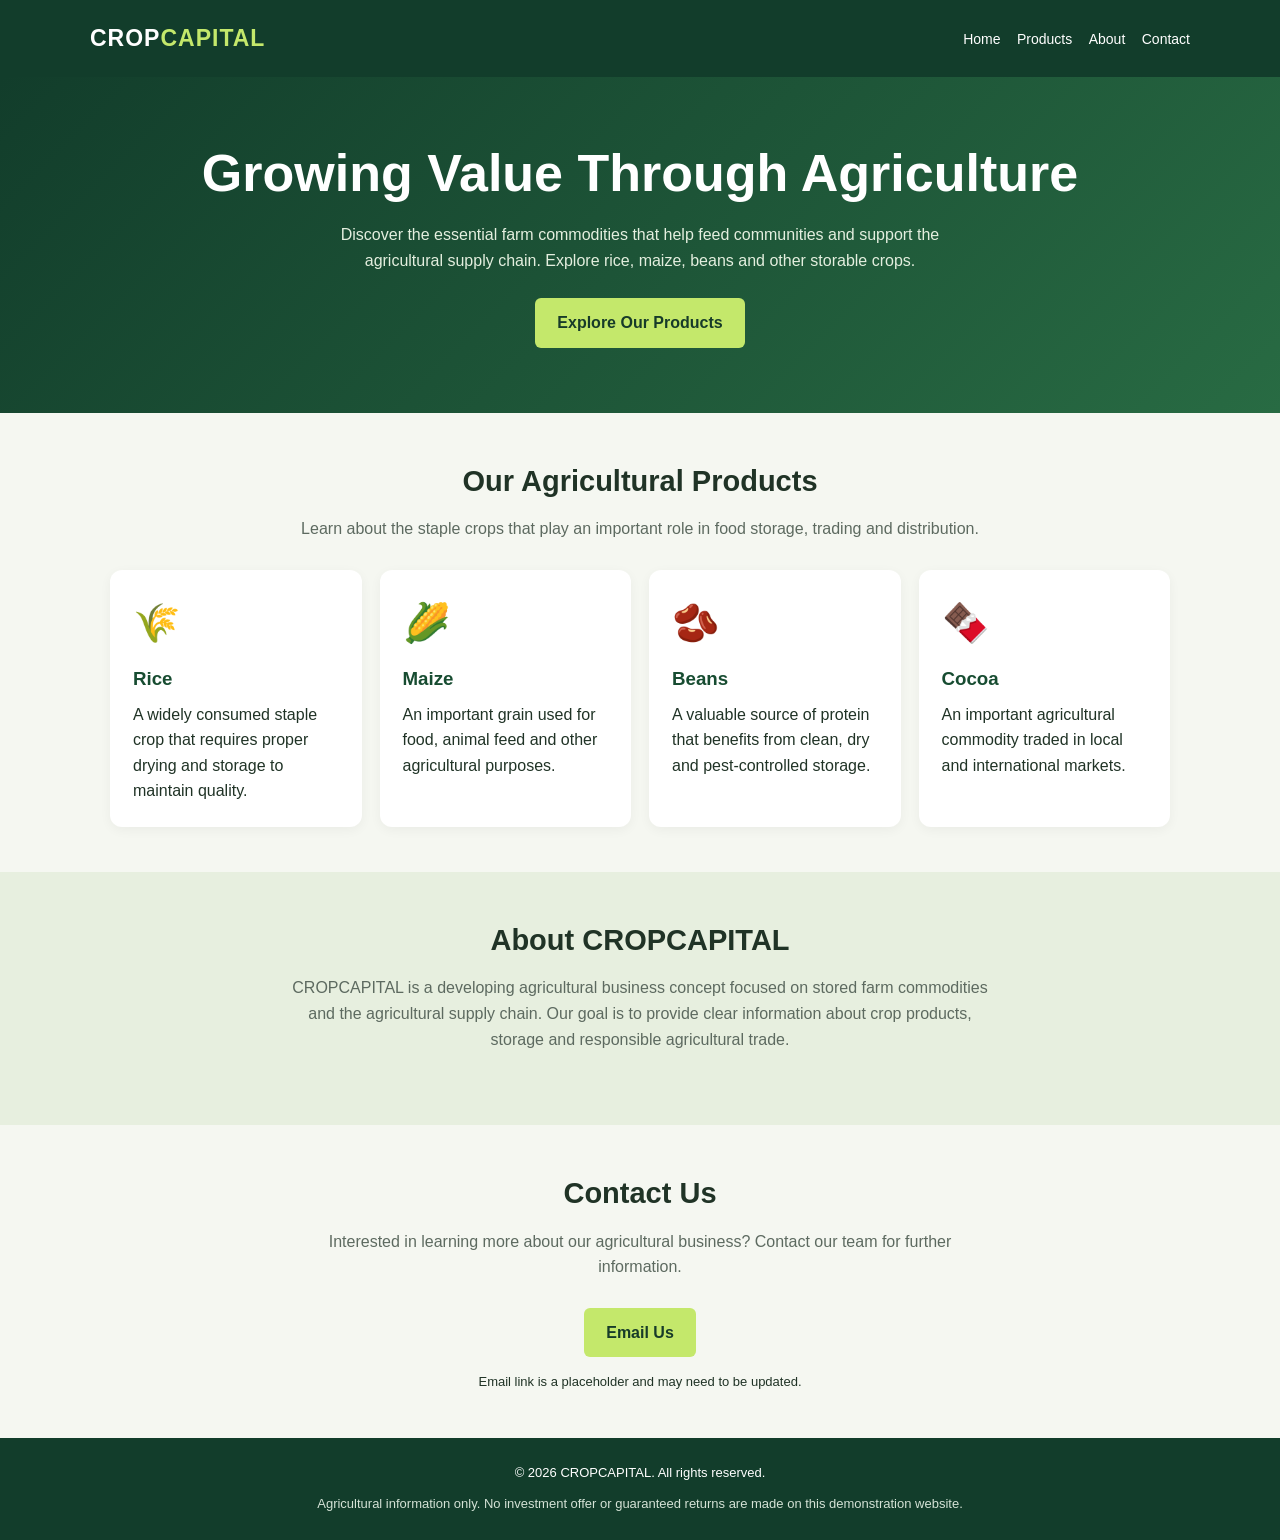
==== index.html @ c767e1f0 "Create index.html" ====
<!DOCTYPE html>
<html lang="en">
<head>
<meta charset="UTF-8">
<meta name="viewport" content="width=device-width, initial-scale=1.0">
<title>CROPCAPITAL | Agricultural Commodities</title>
<style>
* { box-sizing: border-box; margin: 0; padding: 0; }
body { font-family: Arial, sans-serif; color: #203326; background: #f5f7f1; line-height: 1.6; }
header { background: #123d2b; color: white; padding: 20px; }
nav { max-width: 1100px; margin: auto; display: flex; justify-content: space-between; align-items: center; flex-wrap: wrap; gap: 12px; }
.logo { font-size: 23px; font-weight: bold; letter-spacing: 1px; }
.logo span { color: #c4e86b; }
nav a { color: white; text-decoration: none; margin-left: 12px; font-size: 14px; }
.hero { background: linear-gradient(135deg, #123d2b, #286b43); color: white; padding: 65px 22px; text-align: center; }
.hero h1 { font-size: clamp(32px, 7vw, 52px); line-height: 1.2; margin-bottom: 18px; }
.hero p { max-width: 650px; margin: auto auto 25px; color: #e4efdf; }
.button { display: inline-block; background: #c4e86b; color: #173b29; padding: 12px 22px; border-radius: 6px; text-decoration: none; font-weight: bold; }
section { max-width: 1100px; margin: auto; padding: 45px 20px; }
h2 { text-align: center; margin-bottom: 12px; font-size: 29px; }
.intro { text-align: center; max-width: 700px; margin: 0 auto 28px; color: #5d6a60; }
.grid { display: grid; grid-template-columns: repeat(auto-fit, minmax(210px, 1fr)); gap: 18px; }
.card { background: white; border-radius: 12px; padding: 23px; box-shadow: 0 3px 12px #0000000c; }
.icon { font-size: 38px; margin-bottom: 10px; }
.card h3 { margin-bottom: 8px; color: #174c31; }
.about { background: #e7efdf; max-width: none; }
.about-inner { max-width: 850px; margin: auto; }
.contact { text-align: center; }
footer { background: #123d2b; color: white; padding: 25px 18px; text-align: center; font-size: 13px; }
.small { font-size: 13px; color: #d4e2d6; margin-top: 10px; }
@media (max-width: 480px) { nav { justify-content: center; } nav a { margin: 0 5px; } }
</style>
</head>
<body>
<header>
<nav>
<div class="logo">CROP<span>CAPITAL</span></div>
<div>
<a href="#home">Home</a>
<a href="#products">Products</a>
<a href="#about">About</a>
<a href="#contact">Contact</a>
</div>
</nav>
</header>

<main>
<section class="hero" id="home" style="max-width:none">
<h1>Growing Value Through Agriculture</h1>
<p>Discover the essential farm commodities that help feed communities and support the agricultural supply chain. Explore rice, maize, beans and other storable crops.</p>
<a class="button" href="#products">Explore Our Products</a>
</section>

<section id="products">
<h2>Our Agricultural Products</h2>
<p class="intro">Learn about the staple crops that play an important role in food storage, trading and distribution.</p>
<div class="grid">
<div class="card"><div class="icon">🌾</div><h3>Rice</h3><p>A widely consumed staple crop that requires proper drying and storage to maintain quality.</p></div>
<div class="card"><div class="icon">🌽</div><h3>Maize</h3><p>An important grain used for food, animal feed and other agricultural purposes.</p></div>
<div class="card"><div class="icon">🫘</div><h3>Beans</h3><p>A valuable source of protein that benefits from clean, dry and pest-controlled storage.</p></div>
<div class="card"><div class="icon">🍫</div><h3>Cocoa</h3><p>An important agricultural commodity traded in local and international markets.</p></div>
</div>
</section>

<section class="about" id="about">
<div class="about-inner">
<h2>About CROPCAPITAL</h2>
<p class="intro">CROPCAPITAL is a developing agricultural business concept focused on stored farm commodities and the agricultural supply chain. Our goal is to provide clear information about crop products, storage and responsible agricultural trade.</p>
</div>
</section>

<section id="contact" class="contact">
<h2>Contact Us</h2>
<p class="intro">Interested in learning more about our agricultural business? Contact our team for further information.</p>
<a class="button" href="mailto:hello@cropcapital.com">Email Us</a>
<p style="margin-top:15px;font-size:13px">Email link is a placeholder and may need to be updated.</p>
</section>
</main>

<footer>
<p>© 2026 CROPCAPITAL. All rights reserved.</p>
<p class="small">Agricultural information only. No investment offer or guaranteed returns are made on this demonstration website.</p>
</footer>
</body>
  </html>
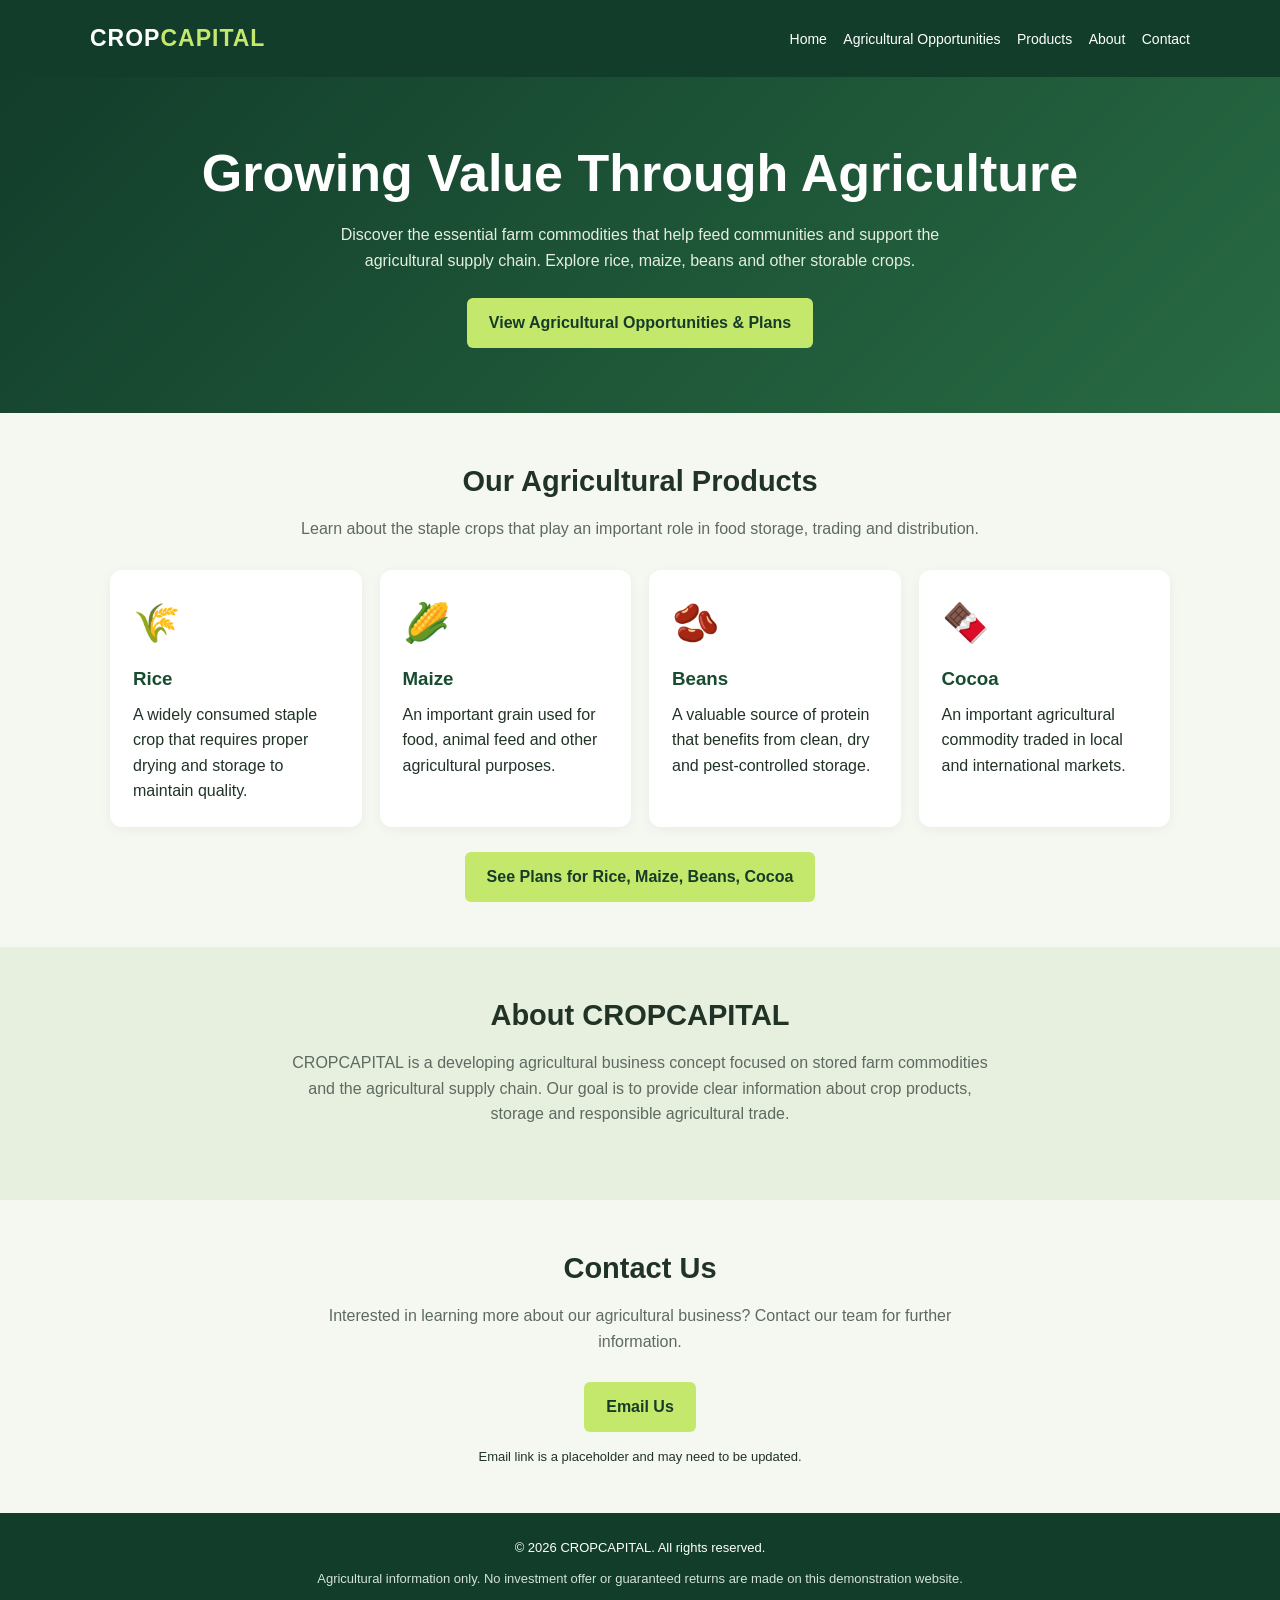
==== commit 5c01f73d: "Update index.html" ====
--- a/index.html
+++ b/index.html
@@ -37,6 +37,7 @@
 <div class="logo">CROP<span>CAPITAL</span></div>
 <div>
 <a href="#home">Home</a>
+<a href="Plans.html">Agricultural Opportunities</a>
 <a href="#products">Products</a>
 <a href="#about">About</a>
 <a href="#contact">Contact</a>
@@ -48,7 +49,7 @@
 <section class="hero" id="home" style="max-width:none">
 <h1>Growing Value Through Agriculture</h1>
 <p>Discover the essential farm commodities that help feed communities and support the agricultural supply chain. Explore rice, maize, beans and other storable crops.</p>
-<a class="button" href="#products">Explore Our Products</a>
+<a class="button" href="Plans.html">View Agricultural Opportunities & Plans</a>
 </section>
 
 <section id="products">
@@ -59,6 +60,9 @@
 <div class="card"><div class="icon">🌽</div><h3>Maize</h3><p>An important grain used for food, animal feed and other agricultural purposes.</p></div>
 <div class="card"><div class="icon">🫘</div><h3>Beans</h3><p>A valuable source of protein that benefits from clean, dry and pest-controlled storage.</p></div>
 <div class="card"><div class="icon">🍫</div><h3>Cocoa</h3><p>An important agricultural commodity traded in local and international markets.</p></div>
+</div>
+<div style="text-align:center; margin-top:25px;">
+<a class="button" href="Plans.html">See Plans for Rice, Maize, Beans, Cocoa</a>
 </div>
 </section>
 
@@ -82,4 +86,4 @@
 <p class="small">Agricultural information only. No investment offer or guaranteed returns are made on this demonstration website.</p>
 </footer>
 </body>
-  </html>
+</html>
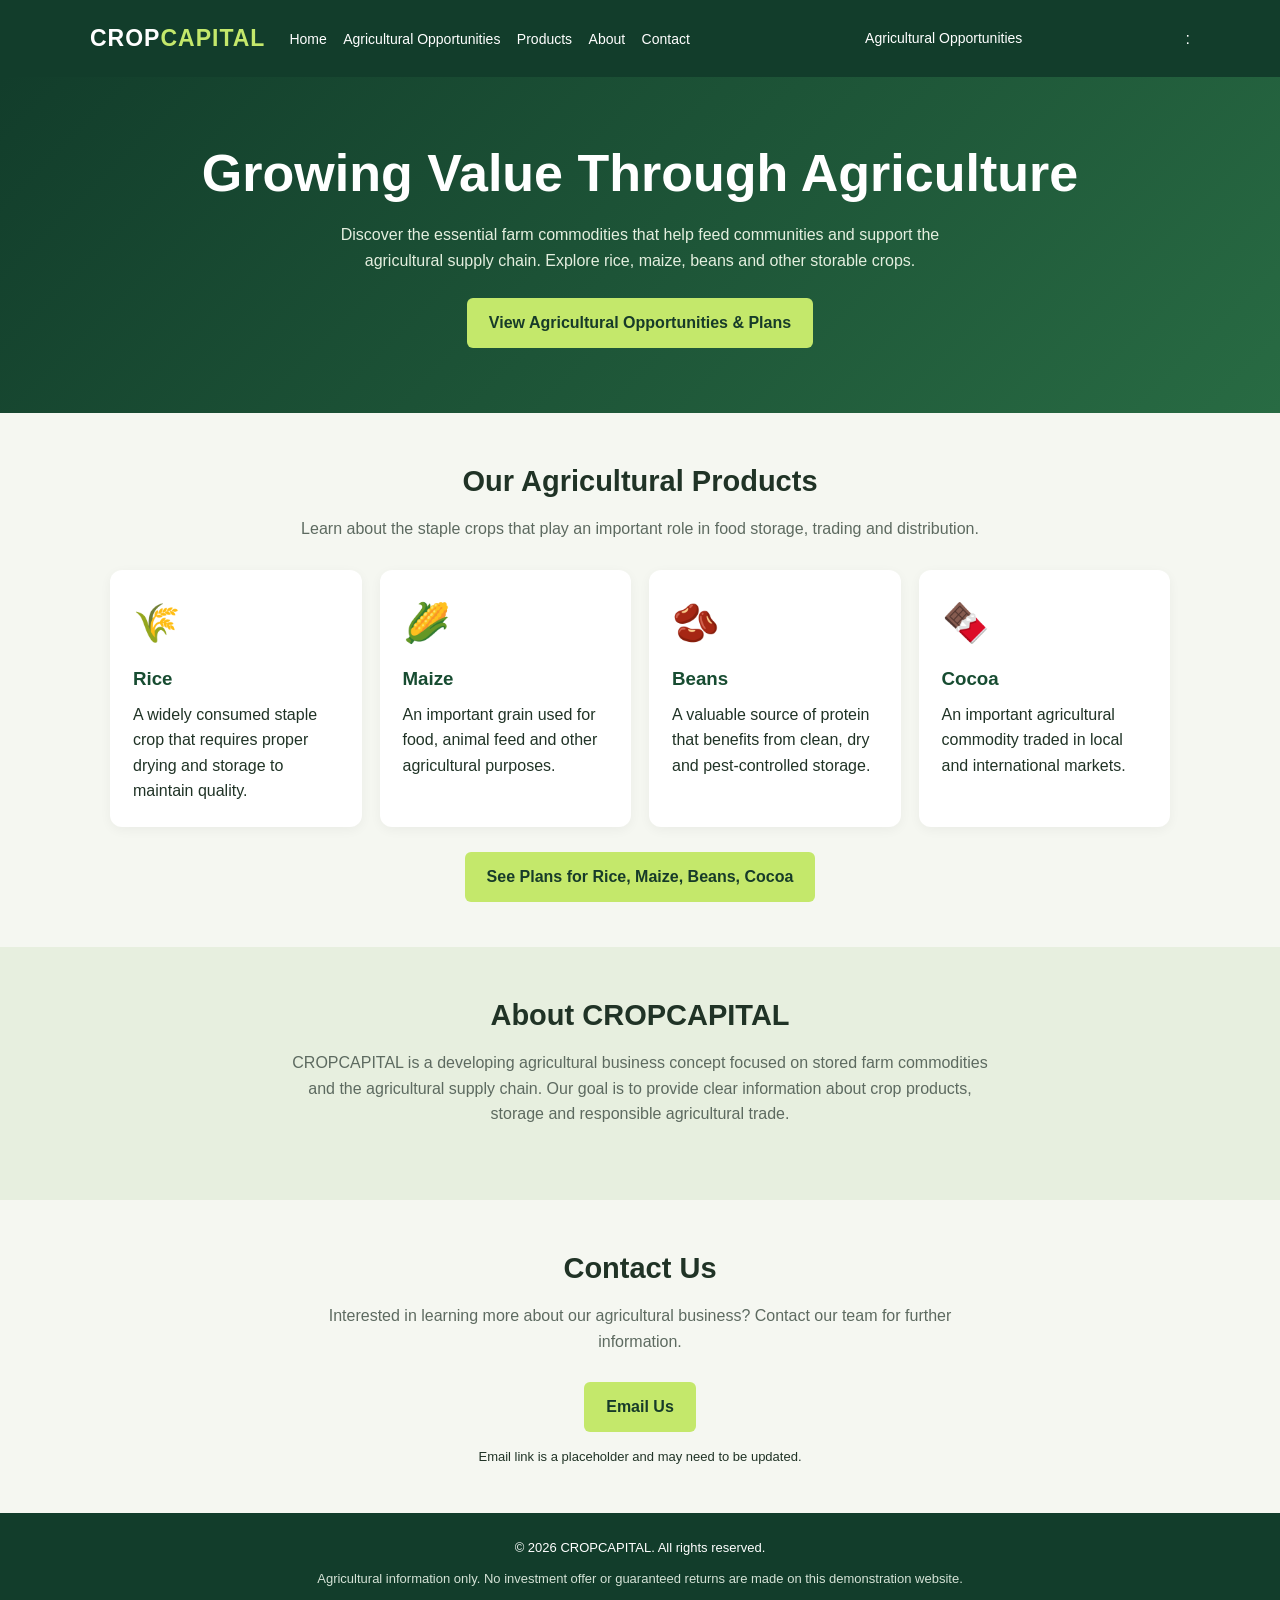
==== commit fe2704eb: "Update index.html" ====
--- a/index.html
+++ b/index.html
@@ -42,6 +42,7 @@
 <a href="#about">About</a>
 <a href="#contact">Contact</a>
 </div>
+<nav>  <a href="plans.html">Agricultural Opportunities</a> </nav>:
 </nav>
 </header>
 
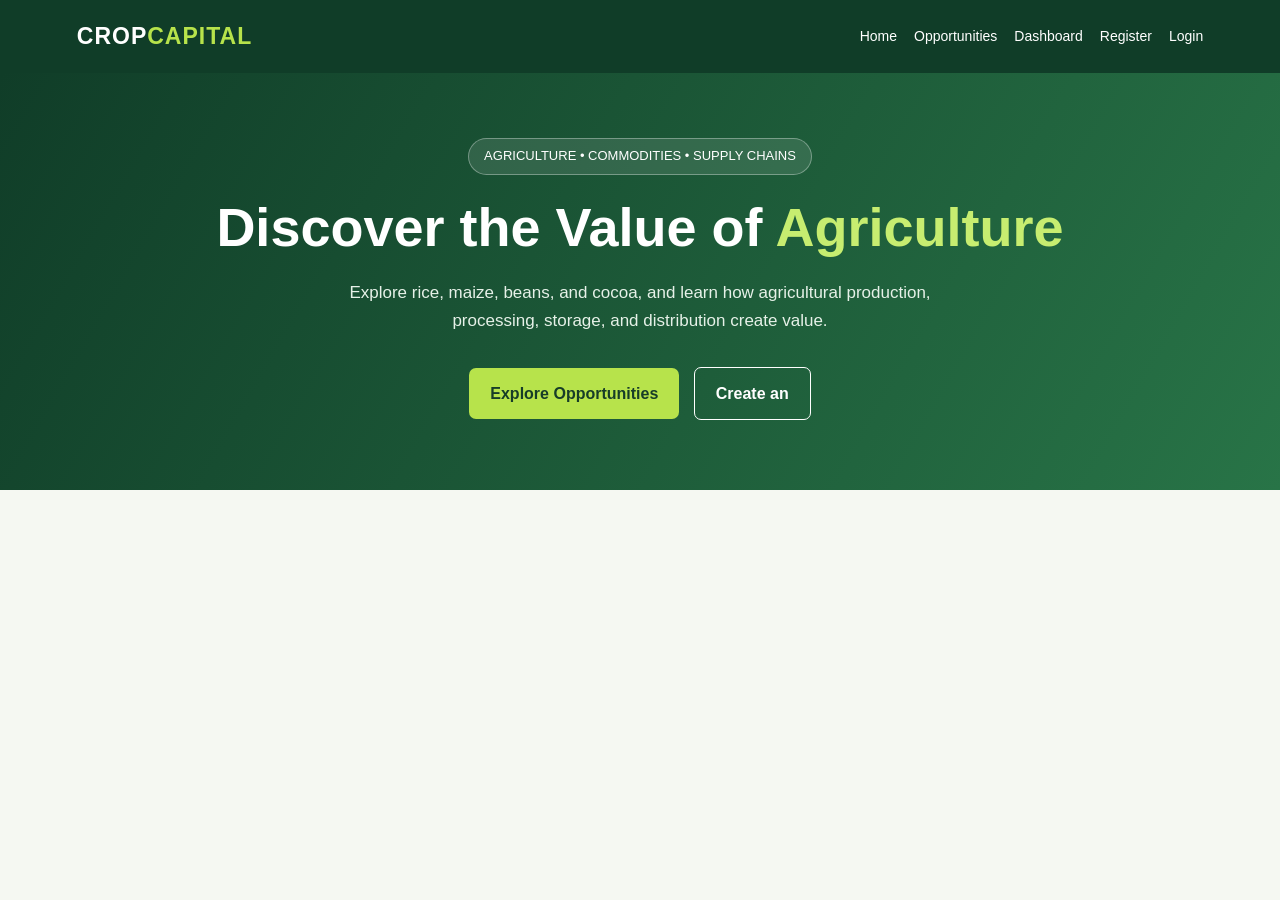
==== commit 1873b4cd: "Update index.html" ====
--- a/index.html
+++ b/index.html
@@ -1,90 +1,292 @@
 <!DOCTYPE html>
 <html lang="en">
 <head>
-<meta charset="UTF-8">
-<meta name="viewport" content="width=device-width, initial-scale=1.0">
-<title>CROPCAPITAL | Agricultural Commodities</title>
-<style>
-* { box-sizing: border-box; margin: 0; padding: 0; }
-body { font-family: Arial, sans-serif; color: #203326; background: #f5f7f1; line-height: 1.6; }
-header { background: #123d2b; color: white; padding: 20px; }
-nav { max-width: 1100px; margin: auto; display: flex; justify-content: space-between; align-items: center; flex-wrap: wrap; gap: 12px; }
-.logo { font-size: 23px; font-weight: bold; letter-spacing: 1px; }
-.logo span { color: #c4e86b; }
-nav a { color: white; text-decoration: none; margin-left: 12px; font-size: 14px; }
-.hero { background: linear-gradient(135deg, #123d2b, #286b43); color: white; padding: 65px 22px; text-align: center; }
-.hero h1 { font-size: clamp(32px, 7vw, 52px); line-height: 1.2; margin-bottom: 18px; }
-.hero p { max-width: 650px; margin: auto auto 25px; color: #e4efdf; }
-.button { display: inline-block; background: #c4e86b; color: #173b29; padding: 12px 22px; border-radius: 6px; text-decoration: none; font-weight: bold; }
-section { max-width: 1100px; margin: auto; padding: 45px 20px; }
-h2 { text-align: center; margin-bottom: 12px; font-size: 29px; }
-.intro { text-align: center; max-width: 700px; margin: 0 auto 28px; color: #5d6a60; }
-.grid { display: grid; grid-template-columns: repeat(auto-fit, minmax(210px, 1fr)); gap: 18px; }
-.card { background: white; border-radius: 12px; padding: 23px; box-shadow: 0 3px 12px #0000000c; }
-.icon { font-size: 38px; margin-bottom: 10px; }
-.card h3 { margin-bottom: 8px; color: #174c31; }
-.about { background: #e7efdf; max-width: none; }
-.about-inner { max-width: 850px; margin: auto; }
-.contact { text-align: center; }
-footer { background: #123d2b; color: white; padding: 25px 18px; text-align: center; font-size: 13px; }
-.small { font-size: 13px; color: #d4e2d6; margin-top: 10px; }
-@media (max-width: 480px) { nav { justify-content: center; } nav a { margin: 0 5px; } }
-</style>
+  <meta charset="UTF-8">
+  <meta name="viewport" content="width=device-width, initial-scale=1.0">
+  <meta name="description" content="CROPCAPITAL explores agricultural commodities, production, storage and supply chains.">
+  <title>CROPCAPITAL | Agricultural Opportunities</title>
+
+  <style>
+    * {
+      box-sizing: border-box;
+      margin: 0;
+      padding: 0;
+    }
+
+    body {
+      font-family: Arial, sans-serif;
+      color: #173d28;
+      background: #f5f8f2;
+      line-height: 1.6;
+    }
+
+    header {
+      background: #103d28;
+      color: white;
+      padding: 18px 6%;
+      display: flex;
+      align-items: center;
+      justify-content: space-between;
+      flex-wrap: wrap;
+      gap: 15px;
+    }
+
+    .logo {
+      font-size: 23px;
+      font-weight: bold;
+      letter-spacing: 1px;
+    }
+
+    .logo span {
+      color: #b7e34b;
+    }
+
+    nav {
+      display: flex;
+      flex-wrap: wrap;
+      gap: 17px;
+    }
+
+    nav a {
+      color: white;
+      text-decoration: none;
+      font-size: 14px;
+    }
+
+    nav a:hover {
+      color: #b7e34b;
+    }
+
+    .hero {
+      background: linear-gradient(120deg, #103d28, #287447);
+      color: white;
+      padding: 65px 7%;
+    }
+
+    .hero-content {
+      max-width: 850px;
+      margin: auto;
+      text-align: center;
+    }
+
+    .tag {
+      display: inline-block;
+      background: #ffffff1c;
+      border: 1px solid #ffffff55;
+      border-radius: 25px;
+      padding: 7px 15px;
+      margin-bottom: 20px;
+      font-size: 13px;
+    }
+
+    .hero h1 {
+      font-size: clamp(32px, 6vw, 54px);
+      line-height: 1.2;
+      margin-bottom: 20px;
+    }
+
+    .hero h1 span {
+      color: #c7ed70;
+    }
+
+    .hero p {
+      max-width: 650px;
+      margin: 0 auto 28px;
+      color: #e6f1e8;
+      font-size: 17px;
+    }
+
+    .button {
+      display: inline-block;
+      padding: 13px 21px;
+      border-radius: 7px;
+      text-decoration: none;
+      font-weight: bold;
+      margin: 5px;
+    }
+
+    .button-primary {
+      background: #b7e34b;
+      color: #173d28;
+    }
+
+    .button-outline {
+      border: 1px solid white;
+      color: white;
+    }
+
+    .button-primary:hover {
+      background: #d0f278;
+    }
+
+    .section {
+      max-width: 1100px;
+      margin: auto;
+      padding: 50px 20px;
+    }
+
+    .section-heading {
+      text-align: center;
+      margin-bottom: 30px;
+    }
+
+    .section-heading h2 {
+      font-size: 29px;
+      margin-bottom: 8px;
+    }
+
+    .section-heading p {
+      color: #627267;
+    }
+
+    .crop-grid {
+      display: grid;
+      grid-template-columns: repeat(auto-fit, minmax(220px, 1fr));
+      gap: 20px;
+    }
+
+    .crop-card {
+      background: white;
+      border-radius: 12px;
+      padding: 25px;
+      border: 1px solid #e2eadf;
+      box-shadow: 0 5px 18px #173d2808;
+    }
+
+    .crop-icon {
+      font-size: 42px;
+      margin-bottom: 12px;
+    }
+
+    .crop-card h3 {
+      margin-bottom: 10px;
+      font-size: 21px;
+    }
+
+    .crop-card p {
+      color: #627267;
+      font-size: 14px;
+      margin-bottom: 15px;
+    }
+
+    .crop-card a {
+      color: #17643b;
+      font-weight: bold;
+      text-decoration: none;
+    }
+
+    .about {
+      background: #e8f0e3;
+    }
+
+    .about-inner {
+      max-width: 850px;
+      margin: auto;
+      text-align: center;
+    }
+
+    .about h2 {
+      font-size: 28px;
+      margin-bottom: 15px;
+    }
+
+    .about p {
+      color: #46594b;
+      margin-bottom: 12px;
+    }
+
+    .notice {
+      max-width: 1000px;
+      margin: 35px auto;
+      padding: 18px;
+      background: #fff4d6;
+      border-left: 5px solid #d99a00;
+      border-radius: 6px;
+      font-size: 13px;
+      line-height: 1.7;
+    }
+
+    footer {
+      background: #103d28;
+      color: white;
+      padding: 30px 20px;
+      text-align: center;
+    }
+
+    footer p {
+      color: #d8e5da;
+      font-size: 13px;
+      margin-top: 8px;
+    }
+
+    .footer-links {
+      margin-top: 15px;
+    }
+
+    .footer-links a {
+      color: #c7ed70;
+      text-decoration: none;
+      margin: 0 8px;
+      font-size: 13px;
+    }
+
+    @media (max-width: 600px) {
+      header {
+        justify-content: center;
+        text-align: center;
+      }
+
+      nav {
+        justify-content: center;
+      }
+
+      .hero {
+        padding: 48px 20px;
+      }
+
+      .hero p {
+        font-size: 15px;
+      }
+
+      .section {
+        padding: 38px 18px;
+      }
+
+      .notice {
+        margin: 20px 15px;
+      }
+    }
+  </style>
 </head>
+
 <body>
+
 <header>
-<nav>
-<div class="logo">CROP<span>CAPITAL</span></div>
-<div>
-<a href="#home">Home</a>
-<a href="Plans.html">Agricultural Opportunities</a>
-<a href="#products">Products</a>
-<a href="#about">About</a>
-<a href="#contact">Contact</a>
-</div>
-<nav>  <a href="plans.html">Agricultural Opportunities</a> </nav>:
-</nav>
+  <div class="logo">CROP<span>CAPITAL</span></div>
+
+  <nav>
+    <a href="index.html">Home</a>
+    <a href="plans.html">Opportunities</a>
+    <a href="dashboard.html">Dashboard</a>
+    <a href="register.html">Register</a>
+    <a href="login.html">Login</a>
+  </nav>
 </header>
 
-<main>
-<section class="hero" id="home" style="max-width:none">
-<h1>Growing Value Through Agriculture</h1>
-<p>Discover the essential farm commodities that help feed communities and support the agricultural supply chain. Explore rice, maize, beans and other storable crops.</p>
-<a class="button" href="Plans.html">View Agricultural Opportunities & Plans</a>
-</section>
-
-<section id="products">
-<h2>Our Agricultural Products</h2>
-<p class="intro">Learn about the staple crops that play an important role in food storage, trading and distribution.</p>
-<div class="grid">
-<div class="card"><div class="icon">🌾</div><h3>Rice</h3><p>A widely consumed staple crop that requires proper drying and storage to maintain quality.</p></div>
-<div class="card"><div class="icon">🌽</div><h3>Maize</h3><p>An important grain used for food, animal feed and other agricultural purposes.</p></div>
-<div class="card"><div class="icon">🫘</div><h3>Beans</h3><p>A valuable source of protein that benefits from clean, dry and pest-controlled storage.</p></div>
-<div class="card"><div class="icon">🍫</div><h3>Cocoa</h3><p>An important agricultural commodity traded in local and international markets.</p></div>
-</div>
-<div style="text-align:center; margin-top:25px;">
-<a class="button" href="Plans.html">See Plans for Rice, Maize, Beans, Cocoa</a>
-</div>
-</section>
-
-<section class="about" id="about">
-<div class="about-inner">
-<h2>About CROPCAPITAL</h2>
-<p class="intro">CROPCAPITAL is a developing agricultural business concept focused on stored farm commodities and the agricultural supply chain. Our goal is to provide clear information about crop products, storage and responsible agricultural trade.</p>
-</div>
-</section>
-
-<section id="contact" class="contact">
-<h2>Contact Us</h2>
-<p class="intro">Interested in learning more about our agricultural business? Contact our team for further information.</p>
-<a class="button" href="mailto:hello@cropcapital.com">Email Us</a>
-<p style="margin-top:15px;font-size:13px">Email link is a placeholder and may need to be updated.</p>
-</section>
-</main>
-
-<footer>
-<p>© 2026 CROPCAPITAL. All rights reserved.</p>
-<p class="small">Agricultural information only. No investment offer or guaranteed returns are made on this demonstration website.</p>
-</footer>
-</body>
-</html>
+<section class="hero">
+  <div class="hero-content">
+    <div class="tag">AGRICULTURE • COMMODITIES • SUPPLY CHAINS</div>
+
+    <h1>Discover the Value of <span>Agriculture</span></h1>
+
+    <p>
+      Explore rice, maize, beans, and cocoa, and learn how agricultural
+      production, processing, storage, and distribution create value.
+    </p>
+
+    <a class="button button-primary" href="plans.html">
+      Explore Opportunities
+    </a>
+
+    <a class="button button-outline" href="register.html">
+      Create an
